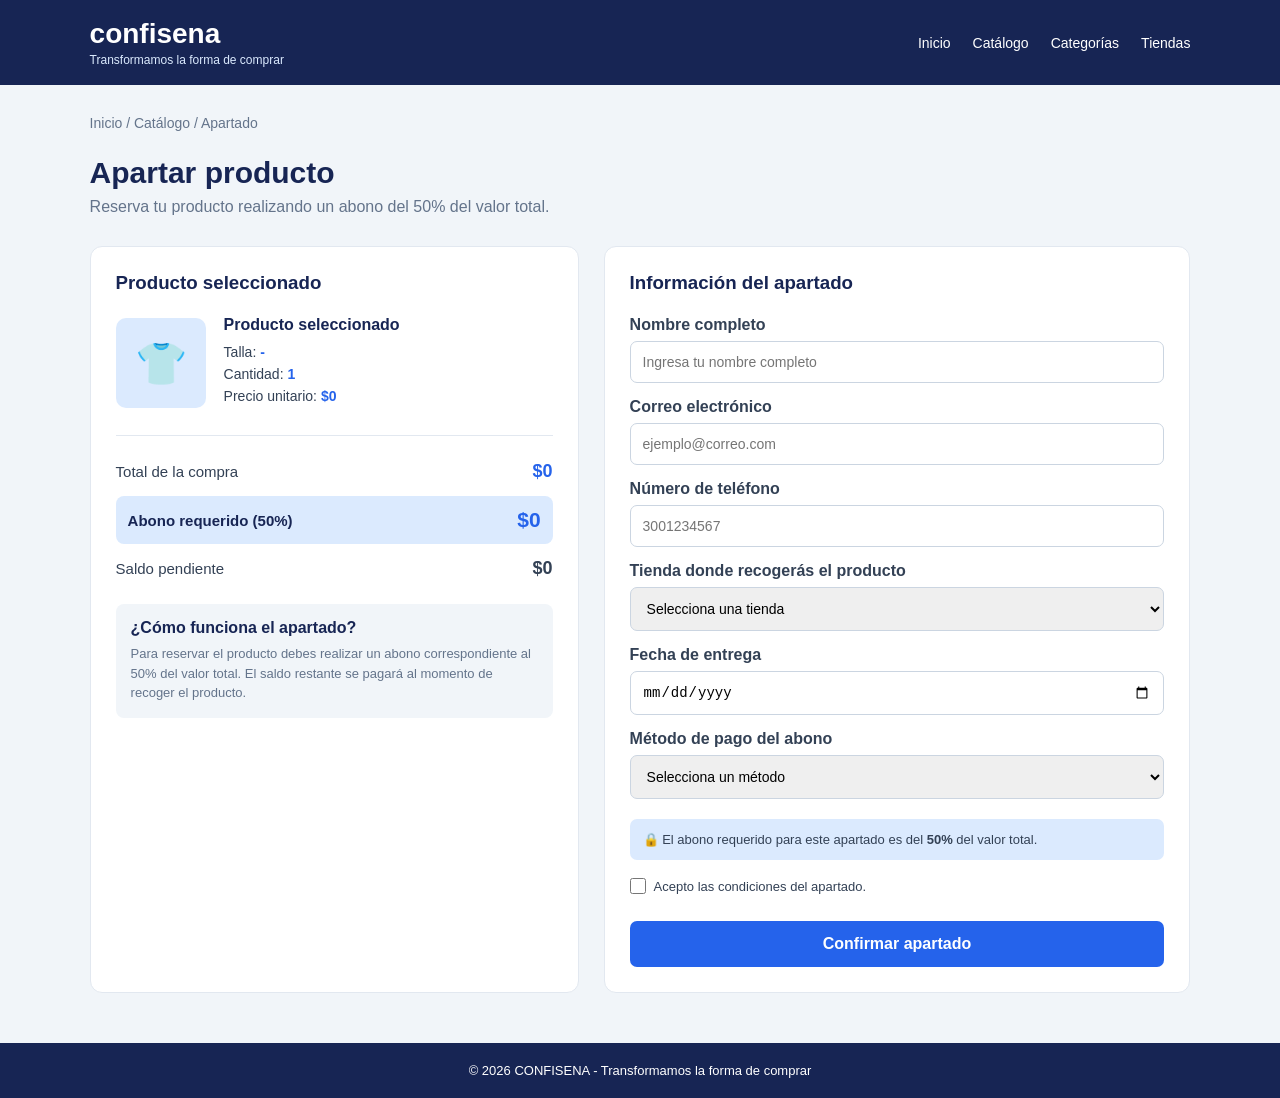
==== confisena/apartado.html @ 7ce6db52 "Add files via upload" ====
<!DOCTYPE html>
<html lang="es">

<head>

    <meta charset="UTF-8">

    <meta name="viewport" content="width=device-width, initial-scale=1.0">

    <title>Apartado - CONFISENA</title>

    <link rel="stylesheet" href="apartado.css">
    <script src="jproducto.js" defer></script>

</head>


<body>


<header class="encabezado">

    <div class="logo">

        <h1>confisena</h1>

        <p>
            Transformamos la forma de comprar
        </p>

    </div>


    <nav>

        <a href="index.html">
            Inicio
        </a>

        <a href="catalogo.html">
            Catálogo
        </a>

        <a href="catalogo.html">
            Categorías
        </a>

        <a href="#">
            Tiendas
        </a>

    </nav>

</header>



<main class="contenedor">


    <div class="ruta">

        Inicio / Catálogo / Apartado

    </div>



    <h2>
        Apartar producto
    </h2>


    <p class="descripcion">

        Reserva tu producto realizando un abono del 50%
        del valor total.

    </p>



    <div class="contenido">



        <!-- ========================= -->
        <!-- RESUMEN DEL PRODUCTO -->
        <!-- ========================= -->

        <section class="resumen">


            <h3>
                Producto seleccionado
            </h3>



            <div class="producto">


                <div class="imagen-producto">

                    👕

                </div>



                <div class="informacion-producto">


                    <h4 id="nombreProducto">

                        Camisa de uniforme SENA

                    </h4>



                    <p>

                        Talla:

                        <strong id="tallaProducto">
                            M
                        </strong>

                    </p>



                    <p>

                        Cantidad:

                        <strong id="cantidadProducto">
                            1
                        </strong>

                    </p>



                    <p>

                        Precio unitario:

                        <strong id="precioProducto">
                            $60.000
                        </strong>

                    </p>


                </div>


            </div>



            <div class="linea"></div>



            <!-- TOTAL -->

            <div class="fila-precio">

                <span>
                    Total de la compra
                </span>

                <strong id="totalApartado">
                    $60.000
                </strong>

            </div>



            <!-- ABONO -->

            <div class="fila-precio abono">

                <span>
                    Abono requerido (50%)
                </span>

                <strong id="abonoApartado">
                    $30.000
                </strong>

            </div>



            <!-- SALDO -->

            <div class="fila-precio saldo">

                <span>
                    Saldo pendiente
                </span>

                <strong id="saldoApartado">
                    $30.000
                </strong>

            </div>



            <div class="informacion-apartado">

                <strong>
                    ¿Cómo funciona el apartado?
                </strong>

                <p>

                    Para reservar el producto debes realizar
                    un abono correspondiente al 50% del valor
                    total. El saldo restante se pagará al
                    momento de recoger el producto.

                </p>

            </div>


        </section>




        <!-- ========================= -->
        <!-- FORMULARIO -->
        <!-- ========================= -->

        <section class="formulario">


            <h3>
                Información del apartado
            </h3>



            <form id="formularioApartado">



                <!-- NOMBRE -->

                <label for="nombre">

                    Nombre completo

                </label>


                <input
                    type="text"
                    id="nombre"
                    placeholder="Ingresa tu nombre completo"
                    required
                >



                <!-- CORREO -->

                <label for="correo">

                    Correo electrónico

                </label>


                <input
                    type="email"
                    id="correo"
                    placeholder="ejemplo@correo.com"
                    required
                >



                <!-- TELÉFONO -->

                <label for="telefono">

                    Número de teléfono

                </label>


                <input
                    type="tel"
                    id="telefono"
                    placeholder="3001234567"
                    maxlength="10"
                    pattern="[0-9]{10}"
                    inputmode="numeric"
                    required
                >



                <!-- TIENDA -->

                <label for="tienda">

                    Tienda donde recogerás el producto

                </label>


                <select
                    id="tienda"
                    required
                >

                    <option value="">

                        Selecciona una tienda

                    </option>


                    <option value="Tienda CONFISENA Centro">

                        CONFISENA - Centro

                    </option>


                    <option value="Tienda CONFISENA Chapinero">

                        CONFISENA - Chapinero

                    </option>


                    <option value="Tienda CONFISENA Kennedy">

                        CONFISENA - Kennedy

                    </option>

                </select>



                <!-- FECHA -->

                <label for="fechaEntrega">

                    Fecha de entrega

                </label>


                <input
                    type="date"
                    id="fechaEntrega"
                    required
                >



                <!-- MÉTODO DE PAGO -->

                <label for="metodoAbono">

                    Método de pago del abono

                </label>


                <select
                    id="metodoAbono"
                    required
                >

                    <option value="">

                        Selecciona un método

                    </option>


                    <option value="tarjeta">

                        Tarjeta débito / crédito

                    </option>


                    <option value="pse">

                        PSE

                    </option>


                    <option value="nequi">

                        Nequi

                    </option>

                </select>



                <!-- DATOS TARJETA -->

                <div
                    id="datosTarjeta"
                    class="datos-pago"
                >


                    <label for="numeroTarjeta">

                        Número de tarjeta

                    </label>


                    <input
                        type="text"
                        id="numeroTarjeta"
                        placeholder="0000 0000 0000 0000"
                        maxlength="19"
                        inputmode="numeric"
                    >



                    <div class="fila">


                        <div>

                            <label for="vencimiento">

                                Vencimiento

                            </label>


                            <input
                                type="text"
                                id="vencimiento"
                                placeholder="MM/AA"
                                maxlength="5"
                                inputmode="numeric"
                            >

                        </div>



                        <div>

                            <label for="cvv">

                                CVV

                            </label>


                            <input
                                type="password"
                                id="cvv"
                                placeholder="123"
                                maxlength="3"
                                inputmode="numeric"
                            >

                        </div>


                    </div>


                </div>



                <!-- INFORMACIÓN -->

                <div class="seguridad">

                    🔒

                    El abono requerido para este apartado es del
                    <strong>50%</strong> del valor total.

                </div>



                <!-- CONDICIONES -->

                <label class="check">

                    <input
                        type="checkbox"
                        id="terminos"
                        required
                    >

                    Acepto las condiciones del apartado.

                </label>



                <!-- BOTÓN -->

                <button
                    type="submit"
                    class="boton-apartar"
                >

                    Confirmar apartado

                </button>


            </form>


        </section>


    </div>


</main>



<footer>

    <p>

        © 2026 CONFISENA -
        Transformamos la forma de comprar

    </p>

</footer>



<script src="apartado.js"></script>


</body>

</html>
---- confisena/apartado.css ----
* {
    box-sizing: border-box;
    margin: 0;
    padding: 0;
}


body {

    font-family: Arial, sans-serif;

    background-color: #f1f5f9;

    color: #334155;

}



/* ========================= */
/* ENCABEZADO */
/* ========================= */

.encabezado {

    background-color: #172554;

    color: white;

    padding: 18px 7%;

    display: flex;

    justify-content: space-between;

    align-items: center;

}


.logo h1 {

    font-size: 28px;

    text-transform: lowercase;

}


.logo p {

    font-size: 12px;

    color: #dbeafe;

    margin-top: 3px;

}


nav {

    display: flex;

    gap: 22px;

}


nav a {

    color: white;

    text-decoration: none;

    font-size: 14px;

}


nav a:hover {

    color: #dbeafe;

}



/* ========================= */
/* CONTENEDOR */
/* ========================= */

.contenedor {

    width: 86%;

    max-width: 1150px;

    margin: 30px auto;

}


.ruta {

    color: #64748b;

    font-size: 14px;

    margin-bottom: 25px;

}


h2 {

    color: #172554;

    font-size: 30px;

    margin-bottom: 8px;

}


.descripcion {

    color: #64748b;

    margin-bottom: 30px;

}



/* ========================= */
/* CONTENIDO */
/* ========================= */

.contenido {

    display: grid;

    grid-template-columns: 1fr 1.2fr;

    gap: 25px;

}



/* ========================= */
/* TARJETAS */
/* ========================= */

.resumen,
.formulario {

    background-color: white;

    border: 1px solid #e2e8f0;

    border-radius: 12px;

    padding: 25px;

}


h3 {

    color: #172554;

    margin-bottom: 22px;

}



/* ========================= */
/* PRODUCTO */
/* ========================= */

.producto {

    display: flex;

    align-items: center;

    gap: 18px;

}


.imagen-producto {

    width: 90px;

    height: 90px;

    background-color: #dbeafe;

    border-radius: 10px;

    display: flex;

    justify-content: center;

    align-items: center;

    font-size: 42px;

}


.informacion-producto h4 {

    color: #172554;

    margin-bottom: 10px;

}


.informacion-producto p {

    font-size: 14px;

    margin-bottom: 6px;

}


.informacion-producto strong {

    color: #2563eb;

}



/* ========================= */
/* PRECIOS */
/* ========================= */

.linea {

    border-top: 1px solid #e2e8f0;

    margin: 25px 0;

}


.fila-precio {

    display: flex;

    justify-content: space-between;

    align-items: center;

    margin-bottom: 14px;

}


.fila-precio span {

    font-size: 15px;

}


.fila-precio strong {

    color: #2563eb;

    font-size: 18px;

}


.abono {

    padding: 12px;

    background-color: #dbeafe;

    border-radius: 8px;

}


.abono span {

    font-weight: bold;

    color: #172554;

}


.abono strong {

    font-size: 21px;

}


.saldo {

    margin-top: 5px;

}


.saldo strong {

    color: #334155;

}



/* ========================= */
/* INFORMACIÓN APARTADO */
/* ========================= */

.informacion-apartado {

    margin-top: 25px;

    padding: 15px;

    background-color: #f1f5f9;

    border-radius: 8px;

}


.informacion-apartado strong {

    color: #172554;

}


.informacion-apartado p {

    font-size: 13px;

    line-height: 1.5;

    margin-top: 7px;

    color: #64748b;

}



/* ========================= */
/* FORMULARIO */
/* ========================= */

.formulario label {

    display: block;

    font-weight: bold;

    color: #334155;

    margin-top: 15px;

    margin-bottom: 7px;

}


.formulario label:first-of-type {

    margin-top: 0;

}


.formulario input[type="text"],
.formulario input[type="email"],
.formulario input[type="tel"],
.formulario input[type="date"],
.formulario input[type="password"],
.formulario select {

    width: 100%;

    padding: 12px;

    border: 1px solid #cbd5e1;

    border-radius: 7px;

    font-size: 14px;

    outline: none;

}


.formulario input:focus,
.formulario select:focus {

    border-color: #2563eb;

}



/* ========================= */
/* DATOS DE TARJETA */
/* ========================= */

.datos-pago {

    display: none;

}


.fila {

    display: grid;

    grid-template-columns: 1fr 1fr;

    gap: 15px;

}



/* ========================= */
/* SEGURIDAD */
/* ========================= */

.seguridad {

    margin-top: 20px;

    padding: 13px;

    background-color: #dbeafe;

    border-radius: 7px;

    font-size: 13px;

    color: #334155;

}



/* ========================= */
/* CHECKBOX */
/* ========================= */

.check {

    display: flex !important;

    align-items: center;

    gap: 8px;

    font-size: 13px;

    font-weight: normal !important;

    margin-top: 18px !important;

}


.check input {

    width: 16px;

    height: 16px;

}



/* ========================= */
/* BOTÓN */
/* ========================= */

.boton-apartar {

    width: 100%;

    padding: 14px;

    margin-top: 20px;

    border: none;

    border-radius: 7px;

    background-color: #2563eb;

    color: white;

    font-size: 16px;

    font-weight: bold;

    cursor: pointer;

}


.boton-apartar:hover {

    background-color: #172554;

}



/* ========================= */
/* FOOTER */
/* ========================= */

footer {

    margin-top: 50px;

    background-color: #172554;

    color: white;

    text-align: center;

    padding: 20px;

    font-size: 13px;

}



/* ========================= */
/* RESPONSIVE */
/* ========================= */

@media (max-width: 800px) {

    .encabezado {

        flex-direction: column;

        gap: 18px;

        text-align: center;

    }


    nav {

        flex-wrap: wrap;

        justify-content: center;

    }


    .contenido {

        grid-template-columns: 1fr;

    }

}
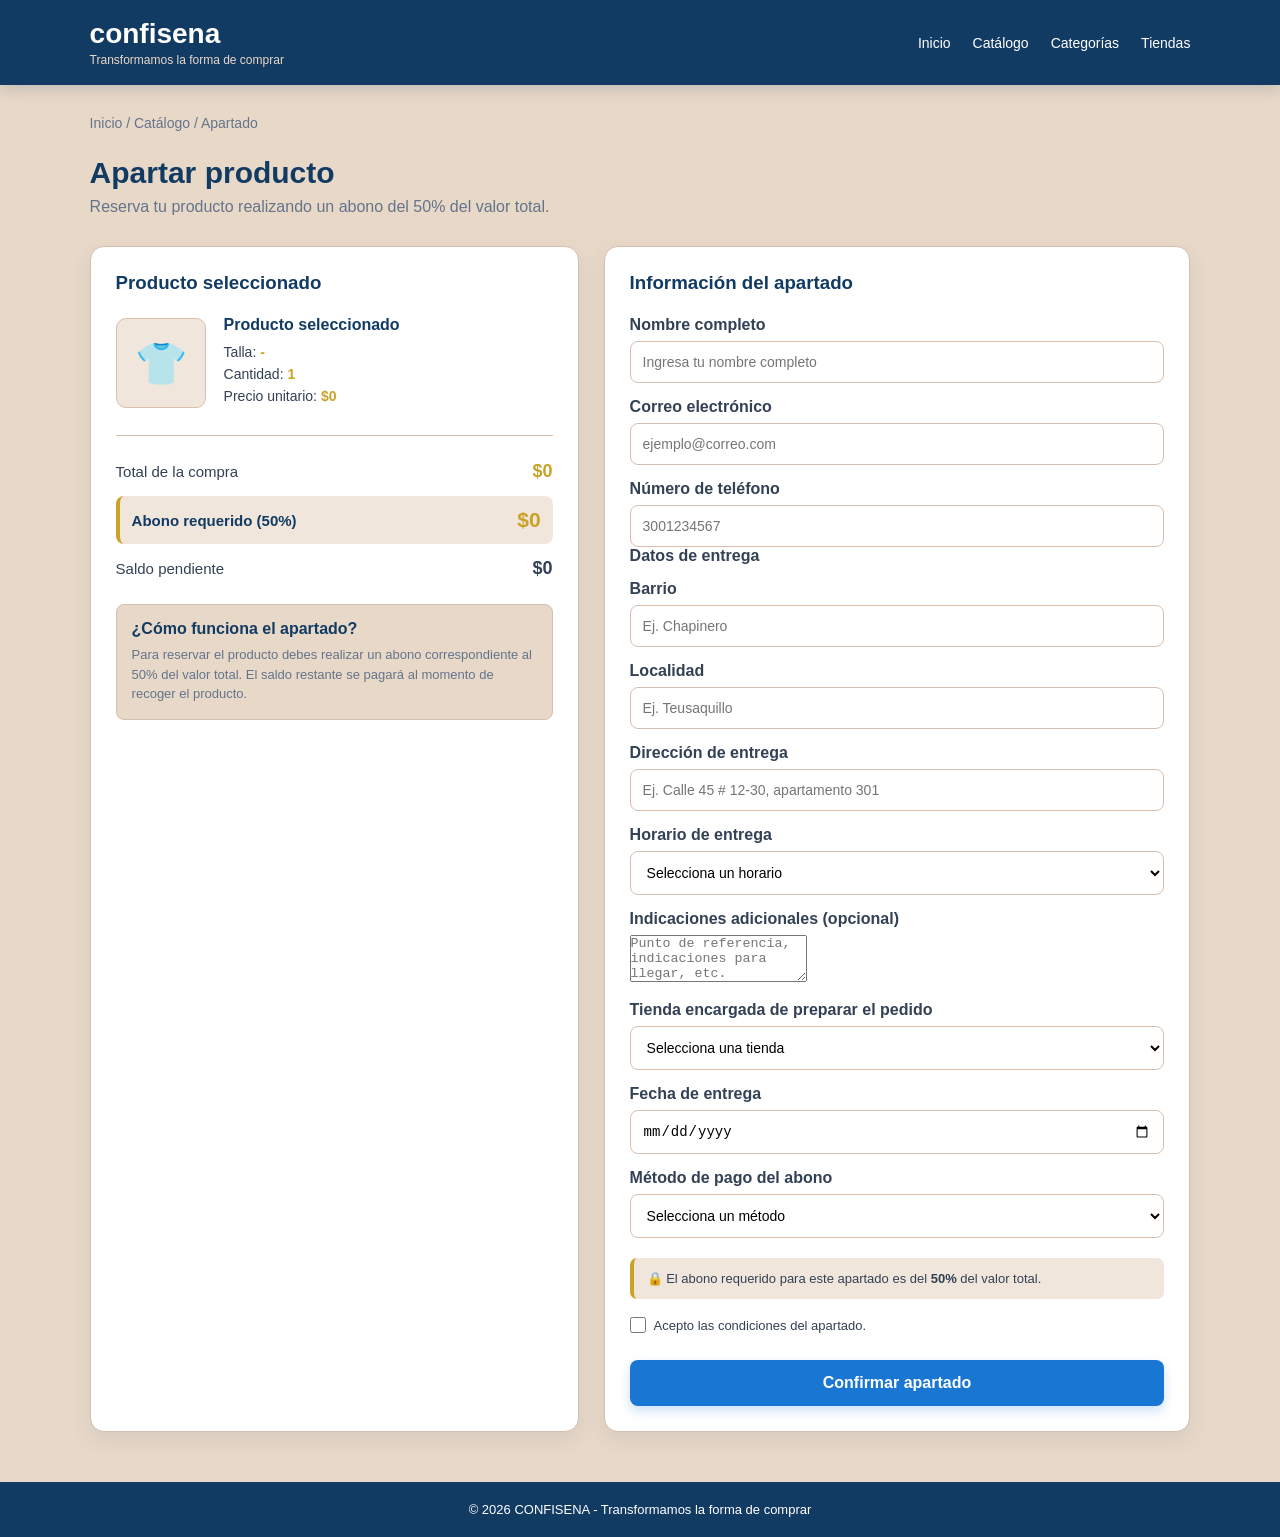
==== commit b2332cb8: "Agregar dirección y horario al formulario de apartado" ====
--- a/confisena/apartado.html
+++ b/confisena/apartado.html
@@ -1,568 +1,133 @@
-<!DOCTYPE html>
-<html lang="es">
-
-<head>
-
-    <meta charset="UTF-8">
-
-    <meta name="viewport" content="width=device-width, initial-scale=1.0">
-
-    <title>Apartado - CONFISENA</title>
-
-    <link rel="stylesheet" href="apartado.css">
-    <script src="jproducto.js" defer></script>
-
-</head>
-
-
-<body>
-
-
-<header class="encabezado">
-
-    <div class="logo">
-
-        <h1>confisena</h1>
-
-        <p>
-            Transformamos la forma de comprar
-        </p>
-
-    </div>
-
-
-    <nav>
-
-        <a href="index.html">
-            Inicio
-        </a>
-
-        <a href="catalogo.html">
-            Catálogo
-        </a>
-
-        <a href="catalogo.html">
-            Categorías
-        </a>
-
-        <a href="#">
-            Tiendas
-        </a>
-
-    </nav>
-
-</header>
-
-
-
-<main class="contenedor">
-
-
-    <div class="ruta">
-
-        Inicio / Catálogo / Apartado
-
-    </div>
-
-
-
-    <h2>
-        Apartar producto
-    </h2>
-
-
-    <p class="descripcion">
-
-        Reserva tu producto realizando un abono del 50%
-        del valor total.
-
-    </p>
-
-
-
-    <div class="contenido">
-
-
-
-        <!-- ========================= -->
-        <!-- RESUMEN DEL PRODUCTO -->
-        <!-- ========================= -->
-
-        <section class="resumen">
-
-
-            <h3>
-                Producto seleccionado
-            </h3>
-
-
-
-            <div class="producto">
-
-
-                <div class="imagen-producto">
-
-                    👕
-
-                </div>
-
-
-
-                <div class="informacion-producto">
-
-
-                    <h4 id="nombreProducto">
-
-                        Camisa de uniforme SENA
-
-                    </h4>
-
-
-
-                    <p>
-
-                        Talla:
-
-                        <strong id="tallaProducto">
-                            M
-                        </strong>
-
-                    </p>
-
-
-
-                    <p>
-
-                        Cantidad:
-
-                        <strong id="cantidadProducto">
-                            1
-                        </strong>
-
-                    </p>
-
-
-
-                    <p>
-
-                        Precio unitario:
-
-                        <strong id="precioProducto">
-                            $60.000
-                        </strong>
-
-                    </p>
-
-
-                </div>
-
-
-            </div>
-
-
-
-            <div class="linea"></div>
-
-
-
-            <!-- TOTAL -->
-
-            <div class="fila-precio">
-
-                <span>
-                    Total de la compra
-                </span>
-
-                <strong id="totalApartado">
-                    $60.000
-                </strong>
-
-            </div>
-
-
-
-            <!-- ABONO -->
-
-            <div class="fila-precio abono">
-
-                <span>
-                    Abono requerido (50%)
-                </span>
-
-                <strong id="abonoApartado">
-                    $30.000
-                </strong>
-
-            </div>
-
-
-
-            <!-- SALDO -->
-
-            <div class="fila-precio saldo">
-
-                <span>
-                    Saldo pendiente
-                </span>
-
-                <strong id="saldoApartado">
-                    $30.000
-                </strong>
-
-            </div>
-
-
-
-            <div class="informacion-apartado">
-
-                <strong>
-                    ¿Cómo funciona el apartado?
-                </strong>
-
-                <p>
-
-                    Para reservar el producto debes realizar
-                    un abono correspondiente al 50% del valor
-                    total. El saldo restante se pagará al
-                    momento de recoger el producto.
-
-                </p>
-
-            </div>
-
-
-        </section>
-
-
-
-
-        <!-- ========================= -->
-        <!-- FORMULARIO -->
-        <!-- ========================= -->
-
-        <section class="formulario">
-
-
-            <h3>
-                Información del apartado
-            </h3>
-
-
-
-            <form id="formularioApartado">
-
-
-
-                <!-- NOMBRE -->
-
-                <label for="nombre">
-
-                    Nombre completo
-
-                </label>
-
-
-                <input
-                    type="text"
-                    id="nombre"
-                    placeholder="Ingresa tu nombre completo"
-                    required
-                >
-
-
-
-                <!-- CORREO -->
-
-                <label for="correo">
-
-                    Correo electrónico
-
-                </label>
-
-
-                <input
-                    type="email"
-                    id="correo"
-                    placeholder="ejemplo@correo.com"
-                    required
-                >
-
-
-
-                <!-- TELÉFONO -->
-
-                <label for="telefono">
-
-                    Número de teléfono
-
-                </label>
-
-
-                <input
-                    type="tel"
-                    id="telefono"
-                    placeholder="3001234567"
-                    maxlength="10"
-                    pattern="[0-9]{10}"
-                    inputmode="numeric"
-                    required
-                >
-
-
-
-                <!-- TIENDA -->
-
-                <label for="tienda">
-
-                    Tienda donde recogerás el producto
-
-                </label>
-
-
-                <select
-                    id="tienda"
-                    required
-                >
-
-                    <option value="">
-
-                        Selecciona una tienda
-
-                    </option>
-
-
-                    <option value="Tienda CONFISENA Centro">
-
-                        CONFISENA - Centro
-
-                    </option>
-
-
-                    <option value="Tienda CONFISENA Chapinero">
-
-                        CONFISENA - Chapinero
-
-                    </option>
-
-
-                    <option value="Tienda CONFISENA Kennedy">
-
-                        CONFISENA - Kennedy
-
-                    </option>
-
-                </select>
-
-
-
-                <!-- FECHA -->
-
-                <label for="fechaEntrega">
-
-                    Fecha de entrega
-
-                </label>
-
-
-                <input
-                    type="date"
-                    id="fechaEntrega"
-                    required
-                >
-
-
-
-                <!-- MÉTODO DE PAGO -->
-
-                <label for="metodoAbono">
-
-                    Método de pago del abono
-
-                </label>
-
-
-                <select
-                    id="metodoAbono"
-                    required
-                >
-
-                    <option value="">
-
-                        Selecciona un método
-
-                    </option>
-
-
-                    <option value="tarjeta">
-
-                        Tarjeta débito / crédito
-
-                    </option>
-
-
-                    <option value="pse">
-
-                        PSE
-
-                    </option>
-
-
-                    <option value="nequi">
-
-                        Nequi
-
-                    </option>
-
-                </select>
-
-
-
-                <!-- DATOS TARJETA -->
-
-                <div
-                    id="datosTarjeta"
-                    class="datos-pago"
-                >
-
-
-                    <label for="numeroTarjeta">
-
-                        Número de tarjeta
-
-                    </label>
-
-
-                    <input
-                        type="text"
-                        id="numeroTarjeta"
-                        placeholder="0000 0000 0000 0000"
-                        maxlength="19"
-                        inputmode="numeric"
-                    >
-
-
-
-                    <div class="fila">
-
-
-                        <div>
-
-                            <label for="vencimiento">
-
-                                Vencimiento
-
-                            </label>
-
-
-                            <input
-                                type="text"
-                                id="vencimiento"
-                                placeholder="MM/AA"
-                                maxlength="5"
-                                inputmode="numeric"
-                            >
-
-                        </div>
-
-
-
-                        <div>
-
-                            <label for="cvv">
-
-                                CVV
-
-                            </label>
-
-
-                            <input
-                                type="password"
-                                id="cvv"
-                                placeholder="123"
-                                maxlength="3"
-                                inputmode="numeric"
-                            >
-
-                        </div>
-
-
-                    </div>
-
-
-                </div>
-
-
-
-                <!-- INFORMACIÓN -->
-
-                <div class="seguridad">
-
-                    🔒
-
-                    El abono requerido para este apartado es del
-                    <strong>50%</strong> del valor total.
-
-                </div>
-
-
-
-                <!-- CONDICIONES -->
-
-                <label class="check">
-
-                    <input
-                        type="checkbox"
-                        id="terminos"
-                        required
-                    >
-
-                    Acepto las condiciones del apartado.
-
-                </label>
-
-
-
-                <!-- BOTÓN -->
-
-                <button
-                    type="submit"
-                    class="boton-apartar"
-                >
-
-                    Confirmar apartado
-
-                </button>
-
-
-            </form>
-
-
-        </section>
-
-
-    </div>
-
-
-</main>
-
-
-
-<footer>
-
-    <p>
-
-        © 2026 CONFISENA -
-        Transformamos la forma de comprar
-
-    </p>
-
-</footer>
-
-
-
-<script src="apartado.js"></script>
-
-
-</body>
-
+<!DOCTYPE html>
+<html lang="es">
+<head>
+    <meta charset="UTF-8">
+    <meta name="viewport" content="width=device-width, initial-scale=1.0">
+    <title>Apartado - CONFISENA</title>
+    <link rel="stylesheet" href="apartado.css">
+    <script src="jproducto.js" defer></script>
+</head>
+<body>
+<header class="encabezado">
+    <div class="logo">
+        <h1>confisena</h1>
+        <p>Transformamos la forma de comprar</p>
+    </div>
+    <nav>
+        <a href="index.html">Inicio</a>
+        <a href="catalogo.html">Catálogo</a>
+        <a href="catalogo.html">Categorías</a>
+        <a href="#">Tiendas</a>
+    </nav>
+</header>
+
+<main class="contenedor">
+    <div class="ruta">Inicio / Catálogo / Apartado</div>
+    <h2>Apartar producto</h2>
+    <p class="descripcion">Reserva tu producto realizando un abono del 50% del valor total.</p>
+
+    <div class="contenido">
+        <section class="resumen">
+            <h3>Producto seleccionado</h3>
+            <div class="producto">
+                <div class="imagen-producto">👕</div>
+                <div class="informacion-producto">
+                    <h4 id="nombreProducto">Camisa de uniforme SENA</h4>
+                    <p>Talla: <strong id="tallaProducto">M</strong></p>
+                    <p>Cantidad: <strong id="cantidadProducto">1</strong></p>
+                    <p>Precio unitario: <strong id="precioProducto">$60.000</strong></p>
+                </div>
+            </div>
+            <div class="linea"></div>
+            <div class="fila-precio"><span>Total de la compra</span><strong id="totalApartado">$60.000</strong></div>
+            <div class="fila-precio abono"><span>Abono requerido (50%)</span><strong id="abonoApartado">$30.000</strong></div>
+            <div class="fila-precio saldo"><span>Saldo pendiente</span><strong id="saldoApartado">$30.000</strong></div>
+            <div class="informacion-apartado">
+                <strong>¿Cómo funciona el apartado?</strong>
+                <p>Para reservar el producto debes realizar un abono correspondiente al 50% del valor total. El saldo restante se pagará al momento de recoger el producto.</p>
+            </div>
+        </section>
+
+        <section class="formulario">
+            <h3>Información del apartado</h3>
+            <form id="formularioApartado">
+                <label for="nombre">Nombre completo</label>
+                <input type="text" id="nombre" placeholder="Ingresa tu nombre completo" required>
+
+                <label for="correo">Correo electrónico</label>
+                <input type="email" id="correo" placeholder="ejemplo@correo.com" required>
+
+                <label for="telefono">Número de teléfono</label>
+                <input type="tel" id="telefono" placeholder="3001234567" minlength="10" maxlength="10" pattern="3[0-9]{9}" inputmode="numeric" required>
+
+                
+                <h4>Datos de entrega</h4>
+                <label for="barrio">Barrio</label>
+                <input type="text" id="barrio" maxlength="80" placeholder="Ej. Chapinero" required>
+
+                <label for="localidad">Localidad</label>
+                <input type="text" id="localidad" maxlength="80" placeholder="Ej. Teusaquillo" required>
+
+                <label for="direccion">Dirección de entrega</label>
+                <input type="text" id="direccion" maxlength="180" placeholder="Ej. Calle 45 # 12-30, apartamento 301" required>
+
+                <label for="horarioEntrega">Horario de entrega</label>
+                <select id="horarioEntrega" required>
+                    <option value="">Selecciona un horario</option>
+                    <option value="Manana">Mañana (8:00 a. m. - 12:00 p. m.)</option>
+                    <option value="Tarde">Tarde (2:00 p. m. - 6:00 p. m.)</option>
+                </select>
+
+                <label for="indicacionesEntrega">Indicaciones adicionales (opcional)</label>
+                <textarea id="indicacionesEntrega" maxlength="250" rows="3" placeholder="Punto de referencia, indicaciones para llegar, etc."></textarea>
+
+                <label for="tienda">Tienda encargada de preparar el pedido</label>
+                <select id="tienda" required>
+                    <option value="">Selecciona una tienda</option>
+                    <option value="Tienda CONFISENA Centro">CONFISENA - Centro</option>
+                    <option value="Tienda CONFISENA Chapinero">CONFISENA - Chapinero</option>
+                    <option value="Tienda CONFISENA Kennedy">CONFISENA - Kennedy</option>
+                </select>
+
+                <label for="fechaEntrega">Fecha de entrega</label>
+                <input type="date" id="fechaEntrega" required>
+
+                <label for="metodoAbono">Método de pago del abono</label>
+                <select id="metodoAbono" required>
+                    <option value="">Selecciona un método</option>
+                    <option value="tarjeta">Tarjeta débito / crédito</option>
+                    <option value="pse">PSE</option>
+                    <option value="nequi">Nequi</option>
+                </select>
+
+                <div id="datosTarjeta" class="datos-pago">
+                    <label for="numeroTarjeta">Número de tarjeta</label>
+                    <input type="text" id="numeroTarjeta" placeholder="0000 0000 0000 0000" minlength="16" maxlength="19" pattern="[0-9 ]{16,19}" inputmode="numeric" autocomplete="cc-number">
+
+                    <div class="fila">
+                        <div>
+                            <label for="vencimiento">Vencimiento</label>
+                            <input type="text" id="vencimiento" placeholder="MM/AA" maxlength="5" pattern="(0[1-9]|1[0-2])/[0-9]{2}" inputmode="numeric">
+                        </div>
+                        <div>
+                            <label for="cvv">CVV</label>
+                            <input type="password" id="cvv" placeholder="123" minlength="3" maxlength="3" pattern="[0-9]{3}" inputmode="numeric" autocomplete="cc-csc">
+                        </div>
+                    </div>
+                </div>
+
+                <div class="seguridad">🔒 El abono requerido para este apartado es del <strong>50%</strong> del valor total.</div>
+                <label class="check">
+                    <input type="checkbox" id="terminos" required>
+                    Acepto las condiciones del apartado.
+                </label>
+                <button type="submit" class="boton-apartar">Confirmar apartado</button>
+            </form>
+        </section>
+    </div>
+</main>
+
+<footer><p>© 2026 CONFISENA - Transformamos la forma de comprar</p></footer>
+<script src="apartado.js"></script>
+</body>
 </html>
--- a/confisena/apartado.css
+++ b/confisena/apartado.css
@@ -1,588 +1,302 @@
-* {
-    box-sizing: border-box;
-    margin: 0;
-    padding: 0;
-}
-
-
-body {
-
-    font-family: Arial, sans-serif;
-
-    background-color: #f1f5f9;
-
-    color: #334155;
-
-}
-
-
-
-/* ========================= */
-/* ENCABEZADO */
-/* ========================= */
-
-.encabezado {
-
-    background-color: #172554;
-
-    color: white;
-
-    padding: 18px 7%;
-
-    display: flex;
-
-    justify-content: space-between;
-
-    align-items: center;
-
-}
-
-
-.logo h1 {
-
-    font-size: 28px;
-
-    text-transform: lowercase;
-
-}
-
-
-.logo p {
-
-    font-size: 12px;
-
-    color: #dbeafe;
-
-    margin-top: 3px;
-
-}
-
-
-nav {
-
-    display: flex;
-
-    gap: 22px;
-
-}
-
-
-nav a {
-
-    color: white;
-
-    text-decoration: none;
-
-    font-size: 14px;
-
-}
-
-
-nav a:hover {
-
-    color: #dbeafe;
-
-}
-
-
-
-/* ========================= */
-/* CONTENEDOR */
-/* ========================= */
-
-.contenedor {
-
-    width: 86%;
-
-    max-width: 1150px;
-
-    margin: 30px auto;
-
-}
-
-
-.ruta {
-
-    color: #64748b;
-
-    font-size: 14px;
-
-    margin-bottom: 25px;
-
-}
-
-
-h2 {
-
-    color: #172554;
-
-    font-size: 30px;
-
-    margin-bottom: 8px;
-
-}
-
-
-.descripcion {
-
-    color: #64748b;
-
-    margin-bottom: 30px;
-
-}
-
-
-
-/* ========================= */
-/* CONTENIDO */
-/* ========================= */
-
-.contenido {
-
-    display: grid;
-
-    grid-template-columns: 1fr 1.2fr;
-
-    gap: 25px;
-
-}
-
-
-
-/* ========================= */
-/* TARJETAS */
-/* ========================= */
-
-.resumen,
-.formulario {
-
-    background-color: white;
-
-    border: 1px solid #e2e8f0;
-
-    border-radius: 12px;
-
-    padding: 25px;
-
-}
-
-
-h3 {
-
-    color: #172554;
-
-    margin-bottom: 22px;
-
-}
-
-
-
-/* ========================= */
-/* PRODUCTO */
-/* ========================= */
-
-.producto {
-
-    display: flex;
-
-    align-items: center;
-
-    gap: 18px;
-
-}
-
-
-.imagen-producto {
-
-    width: 90px;
-
-    height: 90px;
-
-    background-color: #dbeafe;
-
-    border-radius: 10px;
-
-    display: flex;
-
-    justify-content: center;
-
-    align-items: center;
-
-    font-size: 42px;
-
-}
-
-
-.informacion-producto h4 {
-
-    color: #172554;
-
-    margin-bottom: 10px;
-
-}
-
-
-.informacion-producto p {
-
-    font-size: 14px;
-
-    margin-bottom: 6px;
-
-}
-
-
-.informacion-producto strong {
-
-    color: #2563eb;
-
-}
-
-
-
-/* ========================= */
-/* PRECIOS */
-/* ========================= */
-
-.linea {
-
-    border-top: 1px solid #e2e8f0;
-
-    margin: 25px 0;
-
-}
-
-
-.fila-precio {
-
-    display: flex;
-
-    justify-content: space-between;
-
-    align-items: center;
-
-    margin-bottom: 14px;
-
-}
-
-
-.fila-precio span {
-
-    font-size: 15px;
-
-}
-
-
-.fila-precio strong {
-
-    color: #2563eb;
-
-    font-size: 18px;
-
-}
-
-
-.abono {
-
-    padding: 12px;
-
-    background-color: #dbeafe;
-
-    border-radius: 8px;
-
-}
-
-
-.abono span {
-
-    font-weight: bold;
-
-    color: #172554;
-
-}
-
-
-.abono strong {
-
-    font-size: 21px;
-
-}
-
-
-.saldo {
-
-    margin-top: 5px;
-
-}
-
-
-.saldo strong {
-
-    color: #334155;
-
-}
-
-
-
-/* ========================= */
-/* INFORMACIÓN APARTADO */
-/* ========================= */
-
-.informacion-apartado {
-
-    margin-top: 25px;
-
-    padding: 15px;
-
-    background-color: #f1f5f9;
-
-    border-radius: 8px;
-
-}
-
-
-.informacion-apartado strong {
-
-    color: #172554;
-
-}
-
-
-.informacion-apartado p {
-
-    font-size: 13px;
-
-    line-height: 1.5;
-
-    margin-top: 7px;
-
-    color: #64748b;
-
-}
-
-
-
-/* ========================= */
-/* FORMULARIO */
-/* ========================= */
-
-.formulario label {
-
-    display: block;
-
-    font-weight: bold;
-
-    color: #334155;
-
-    margin-top: 15px;
-
-    margin-bottom: 7px;
-
-}
-
-
-.formulario label:first-of-type {
-
-    margin-top: 0;
-
-}
-
-
-.formulario input[type="text"],
-.formulario input[type="email"],
-.formulario input[type="tel"],
-.formulario input[type="date"],
-.formulario input[type="password"],
-.formulario select {
-
-    width: 100%;
-
-    padding: 12px;
-
-    border: 1px solid #cbd5e1;
-
-    border-radius: 7px;
-
-    font-size: 14px;
-
-    outline: none;
-
-}
-
-
-.formulario input:focus,
-.formulario select:focus {
-
-    border-color: #2563eb;
-
-}
-
-
-
-/* ========================= */
-/* DATOS DE TARJETA */
-/* ========================= */
-
-.datos-pago {
-
-    display: none;
-
-}
-
-
-.fila {
-
-    display: grid;
-
-    grid-template-columns: 1fr 1fr;
-
-    gap: 15px;
-
-}
-
-
-
-/* ========================= */
-/* SEGURIDAD */
-/* ========================= */
-
-.seguridad {
-
-    margin-top: 20px;
-
-    padding: 13px;
-
-    background-color: #dbeafe;
-
-    border-radius: 7px;
-
-    font-size: 13px;
-
-    color: #334155;
-
-}
-
-
-
-/* ========================= */
-/* CHECKBOX */
-/* ========================= */
-
-.check {
-
-    display: flex !important;
-
-    align-items: center;
-
-    gap: 8px;
-
-    font-size: 13px;
-
-    font-weight: normal !important;
-
-    margin-top: 18px !important;
-
-}
-
-
-.check input {
-
-    width: 16px;
-
-    height: 16px;
-
-}
-
-
-
-/* ========================= */
-/* BOTÓN */
-/* ========================= */
-
-.boton-apartar {
-
-    width: 100%;
-
-    padding: 14px;
-
-    margin-top: 20px;
-
-    border: none;
-
-    border-radius: 7px;
-
-    background-color: #2563eb;
-
-    color: white;
-
-    font-size: 16px;
-
-    font-weight: bold;
-
-    cursor: pointer;
-
-}
-
-
-.boton-apartar:hover {
-
-    background-color: #172554;
-
-}
-
-
-
-/* ========================= */
-/* FOOTER */
-/* ========================= */
-
-footer {
-
-    margin-top: 50px;
-
-    background-color: #172554;
-
-    color: white;
-
-    text-align: center;
-
-    padding: 20px;
-
-    font-size: 13px;
-
-}
-
-
-
-/* ========================= */
-/* RESPONSIVE */
-/* ========================= */
-
-@media (max-width: 800px) {
-
-    .encabezado {
-
-        flex-direction: column;
-
-        gap: 18px;
-
-        text-align: center;
-
-    }
-
-
-    nav {
-
-        flex-wrap: wrap;
-
-        justify-content: center;
-
-    }
-
-
-    .contenido {
-
-        grid-template-columns: 1fr;
-
-    }
-
+* {
+    box-sizing: border-box;
+    margin: 0;
+    padding: 0;
+}
+
+body {
+    font-family: Arial, sans-serif;
+    background-color: #E8D8C8;
+    color: #334155;
+}
+
+.encabezado {
+    background-color: #123B63;
+    color: white;
+    padding: 18px 7%;
+    display: flex;
+    justify-content: space-between;
+    align-items: center;
+    box-shadow: 0 4px 14px rgba(18, 59, 99, 0.18);
+}
+
+.logo h1 {
+    font-size: 28px;
+    text-transform: lowercase;
+}
+
+.logo p {
+    font-size: 12px;
+    color: #E8D8C8;
+    margin-top: 3px;
+}
+
+nav {
+    display: flex;
+    gap: 22px;
+}
+
+nav a {
+    color: white;
+    text-decoration: none;
+    font-size: 14px;
+    transition: 0.2s;
+}
+
+nav a:hover {
+    color: #C9A227;
+}
+
+.contenedor {
+    width: 86%;
+    max-width: 1150px;
+    margin: 30px auto;
+}
+
+.ruta {
+    color: #64748b;
+    font-size: 14px;
+    margin-bottom: 25px;
+}
+
+h2 {
+    color: #123B63;
+    font-size: 30px;
+    margin-bottom: 8px;
+}
+
+.descripcion {
+    color: #64748b;
+    margin-bottom: 30px;
+}
+
+.contenido {
+    display: grid;
+    grid-template-columns: 1fr 1.2fr;
+    gap: 25px;
+}
+
+.resumen,
+.formulario {
+    background-color: white;
+    border: 1px solid #D6BFAE;
+    border-radius: 14px;
+    padding: 25px;
+    box-shadow: 0 8px 22px rgba(18, 59, 99, 0.08);
+}
+
+h3 {
+    color: #123B63;
+    margin-bottom: 22px;
+}
+
+.producto {
+    display: flex;
+    align-items: center;
+    gap: 18px;
+}
+
+.imagen-producto {
+    width: 90px;
+    height: 90px;
+    background-color: #F1E6DC;
+    border: 1px solid #D6BFAE;
+    border-radius: 10px;
+    display: flex;
+    justify-content: center;
+    align-items: center;
+    font-size: 42px;
+}
+
+.informacion-producto h4 {
+    color: #123B63;
+    margin-bottom: 10px;
+}
+
+.informacion-producto p {
+    font-size: 14px;
+    margin-bottom: 6px;
+}
+
+.informacion-producto strong {
+    color: #C9A227;
+}
+
+.linea {
+    border-top: 1px solid #D6BFAE;
+    margin: 25px 0;
+}
+
+.fila-precio {
+    display: flex;
+    justify-content: space-between;
+    align-items: center;
+    margin-bottom: 14px;
+}
+
+.fila-precio span {
+    font-size: 15px;
+}
+
+.fila-precio strong {
+    color: #C9A227;
+    font-size: 18px;
+}
+
+.abono {
+    padding: 12px;
+    background-color: #F1E6DC;
+    border-left: 4px solid #C9A227;
+    border-radius: 8px;
+}
+
+.abono span {
+    font-weight: bold;
+    color: #123B63;
+}
+
+.abono strong {
+    font-size: 21px;
+    color: #C9A227;
+}
+
+.saldo {
+    margin-top: 5px;
+}
+
+.saldo strong {
+    color: #334155;
+}
+
+.informacion-apartado {
+    margin-top: 25px;
+    padding: 15px;
+    background-color: #E8D8C8;
+    border: 1px solid #D6BFAE;
+    border-radius: 8px;
+}
+
+.informacion-apartado strong {
+    color: #123B63;
+}
+
+.informacion-apartado p {
+    font-size: 13px;
+    line-height: 1.5;
+    margin-top: 7px;
+    color: #64748b;
+}
+
+.formulario label {
+    display: block;
+    font-weight: bold;
+    color: #334155;
+    margin-top: 15px;
+    margin-bottom: 7px;
+}
+
+.formulario label:first-of-type {
+    margin-top: 0;
+}
+
+.formulario input[type="text"],
+.formulario input[type="email"],
+.formulario input[type="tel"],
+.formulario input[type="date"],
+.formulario input[type="password"],
+.formulario select {
+    width: 100%;
+    padding: 12px;
+    border: 1px solid #D6BFAE;
+    border-radius: 8px;
+    font-size: 14px;
+    outline: none;
+    background-color: #fff;
+    transition: 0.2s;
+}
+
+.formulario input:focus,
+.formulario select:focus {
+    border-color: #1976D2;
+    box-shadow: 0 0 0 3px rgba(25, 118, 210, 0.12);
+}
+
+.datos-pago {
+    display: none;
+}
+
+.fila {
+    display: grid;
+    grid-template-columns: 1fr 1fr;
+    gap: 15px;
+}
+
+.seguridad {
+    margin-top: 20px;
+    padding: 13px;
+    background-color: #F1E6DC;
+    border-left: 4px solid #C9A227;
+    border-radius: 7px;
+    font-size: 13px;
+    color: #334155;
+}
+
+.check {
+    display: flex !important;
+    align-items: center;
+    gap: 8px;
+    font-size: 13px;
+    font-weight: normal !important;
+    margin-top: 18px !important;
+}
+
+.check input {
+    width: 16px;
+    height: 16px;
+}
+
+.boton-apartar {
+    width: 100%;
+    padding: 14px;
+    margin-top: 20px;
+    border: none;
+    border-radius: 8px;
+    background-color: #1976D2;
+    color: white;
+    font-size: 16px;
+    font-weight: bold;
+    cursor: pointer;
+    transition: 0.2s;
+    box-shadow: 0 5px 12px rgba(25, 118, 210, 0.22);
+}
+
+.boton-apartar:hover {
+    background-color: #123B63;
+    transform: translateY(-1px);
+}
+
+footer {
+    margin-top: 50px;
+    background-color: #123B63;
+    color: white;
+    text-align: center;
+    padding: 20px;
+    font-size: 13px;
+}
+
+@media (max-width: 800px) {
+    .encabezado {
+        flex-direction: column;
+        gap: 18px;
+        text-align: center;
+    }
+
+    nav {
+        flex-wrap: wrap;
+        justify-content: center;
+    }
+
+    .contenido {
+        grid-template-columns: 1fr;
+    }
 }
